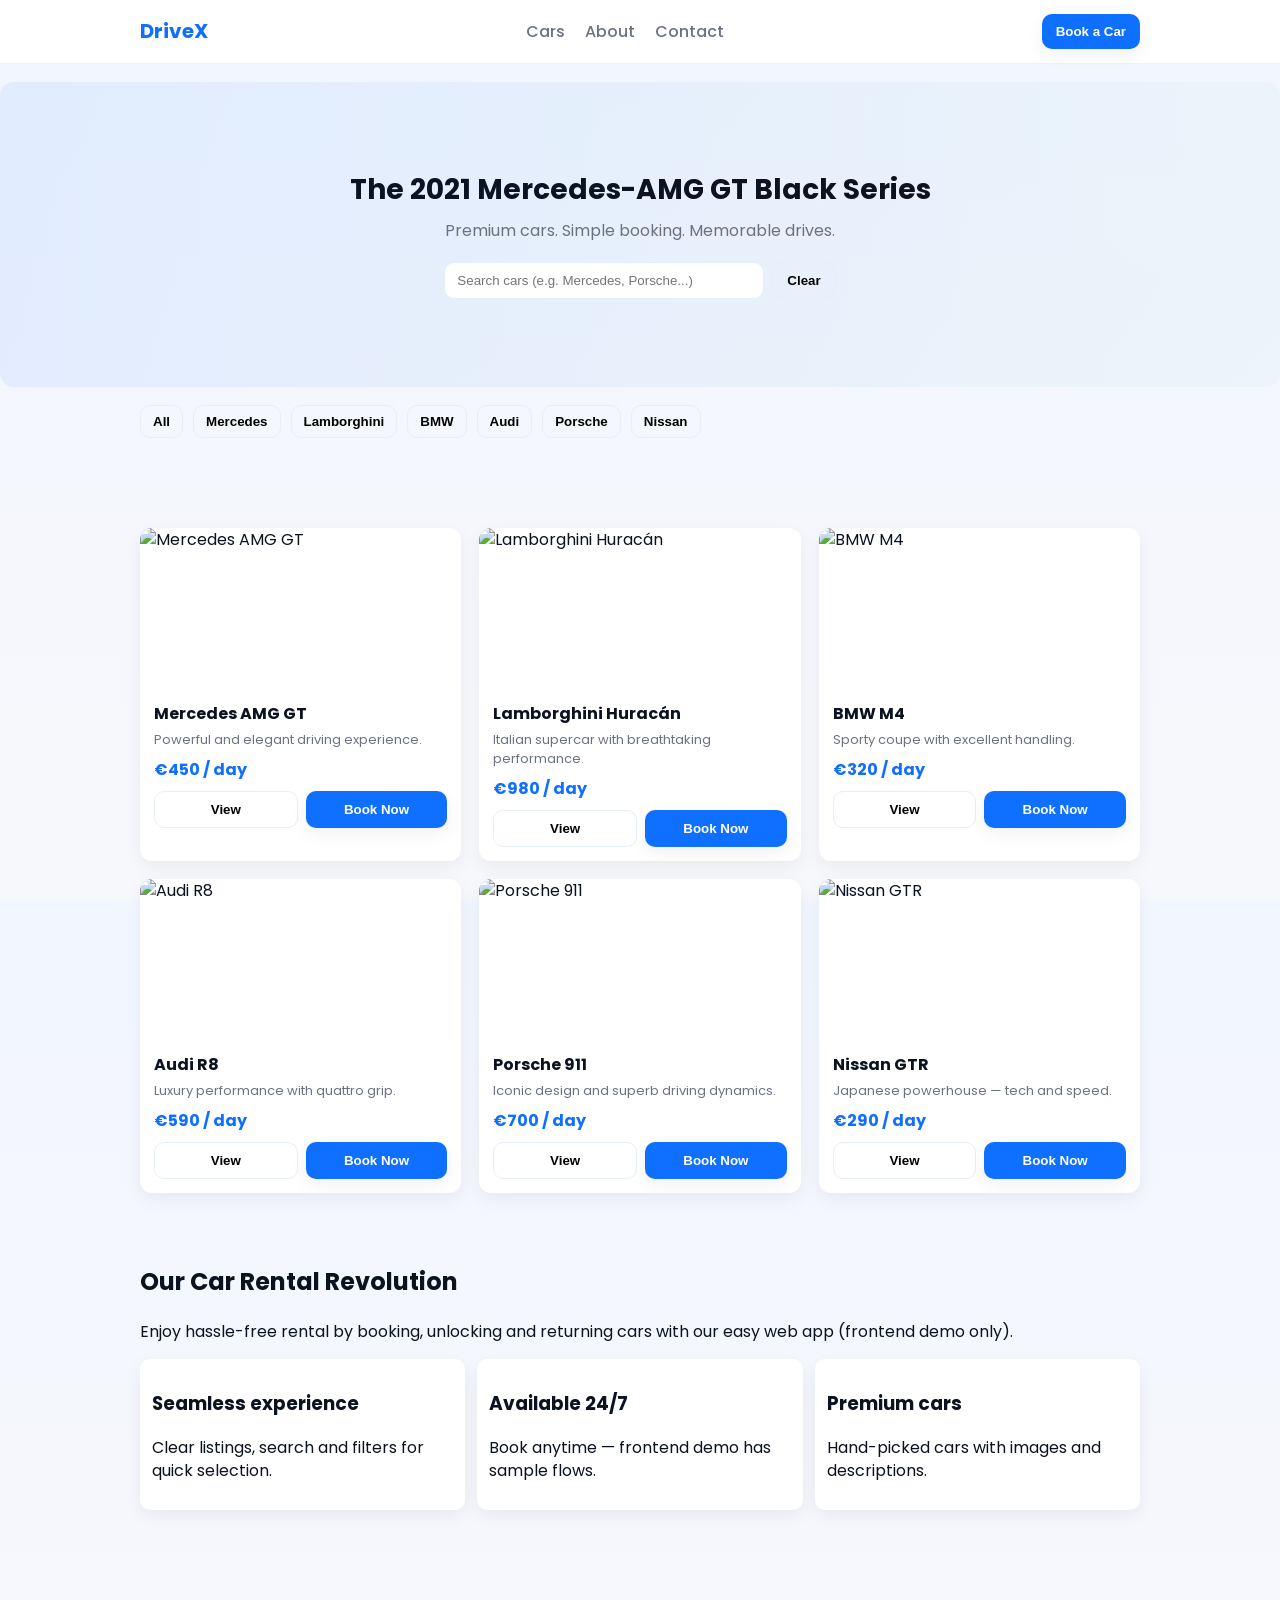
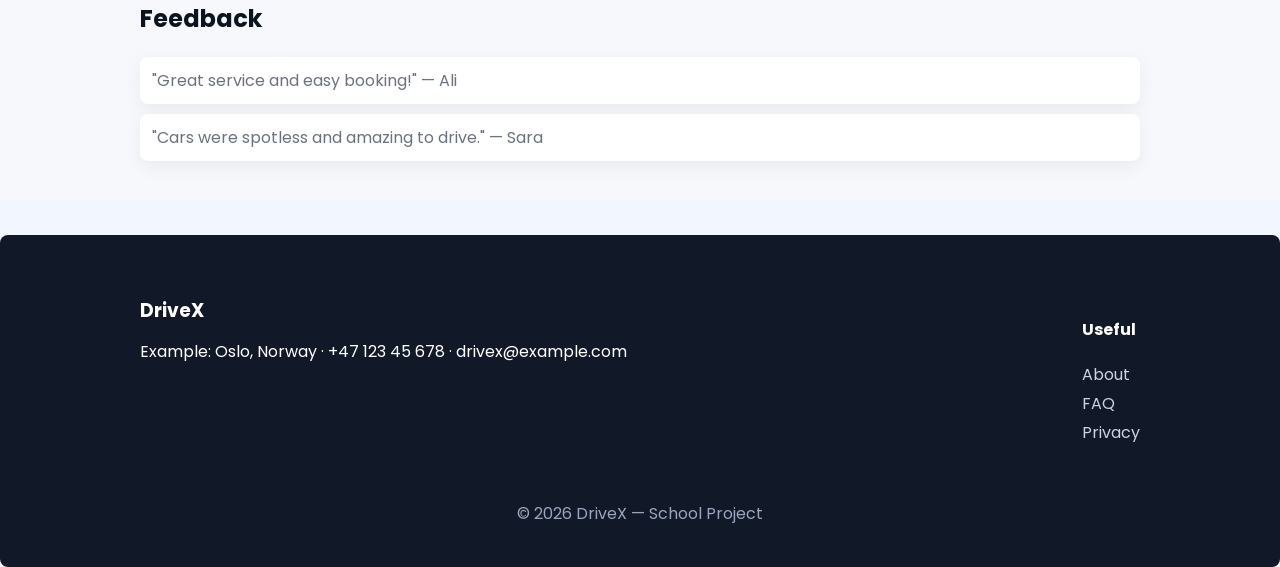
==== index.html @ f9a98ac4 "Rename Home.html to index.html" ====
<!doctype html>
<html lang="en">
<head>
  <meta charset="utf-8" />
  <meta name="viewport" content="width=device-width,initial-scale=1" />
  <title>DriveX — Premium Car Rental</title>

  <!-- Google Font -->
  <link href="https://fonts.googleapis.com/css2?family=Poppins:wght@300;400;600;700&display=swap" rel="stylesheet">

  <!-- CSS -->
  <link rel="stylesheet" href="Home.css">

  <!-- favicon -->
  <link rel="icon" href="data:,">
</head>
<body>
  <header class="site-header">
    <div class="container header-inner">
      <div class="logo">DriveX</div>
      <nav class="nav">
        <a href="#cars">Cars</a>
        <a href="#about">About</a>
        <a href="#contact">Contact</a>
      </nav>
      <button class="btn btn-primary book-btn">Book a Car</button>
    </div>
  </header>

  <main>
    <!-- Hero -->
    <section class="hero">
      <div class="container hero-inner">
        <h1>The 2021 Mercedes-AMG GT Black Series</h1>
        <p class="lead">Premium cars. Simple booking. Memorable drives.</p>
        <div class="hero-actions">
          <input id="searchInput" type="search" placeholder="Search cars (e.g. Mercedes, Porsche...)" />
          <button id="searchClear" class="btn">Clear</button>
        </div>
      </div>
    </section>

    <!-- Filters -->
    <section class="filters container" aria-label="Filters">
      <div class="filter-buttons" id="filterButtons">
        <!-- Buttons added by JS -->
      </div>
    </section>

    <!-- Cars grid -->
    <section id="cars" class="cars container" aria-label="Cars listing">
      <div id="carsGrid" class="cars-grid"></div>
    </section>

    <!-- About & features -->
    <section id="about" class="container about">
      <h2>Our Car Rental Revolution</h2>
      <p>Enjoy hassle-free rental by booking, unlocking and returning cars with our easy web app (frontend demo only).</p>
      <div class="features">
        <div class="feature">
          <h3>Seamless experience</h3>
          <p>Clear listings, search and filters for quick selection.</p>
        </div>
        <div class="feature">
          <h3>Available 24/7</h3>
          <p>Book anytime — frontend demo has sample flows.</p>
        </div>
        <div class="feature">
          <h3>Premium cars</h3>
          <p>Hand-picked cars with images and descriptions.</p>
        </div>
      </div>
    </section>

    <!-- Feedback -->
    <section class="container feedback" id="feedback">
      <h2>Feedback</h2>
      <div class="testimonials">
        <blockquote>"Great service and easy booking!" — Ali</blockquote>
        <blockquote>"Cars were spotless and amazing to drive." — Sara</blockquote>
      </div>
    </section>

    <!-- Contact -->
    <footer id="contact" class="site-footer">
      <div class="container footer-inner">
        <div>
          <h3>DriveX</h3>
          <p>Example: Oslo, Norway · +47 123 45 678 · drivex@example.com</p>
        </div>
        <div>
          <h4>Useful</h4>
          <ul>
            <li>About</li>
            <li>FAQ</li>
            <li>Privacy</li>
          </ul>
        </div>
      </div>
      <div class="container copyright">© <span id="year"></span> DriveX — School Project</div>
    </footer>
  </main>

  <!-- JS -->
  <script src="Home.js" defer></script>
</body>
</html>
---- Home.css ----
:root{
  --bg: #f7f8fb;
  --card: #ffffff;
  --muted: #6b7280;
  --accent: #0f6fff;
  --accent-2: #00a676;
  --radius: 12px;
  --max-width: 1000px;
  --shadow: 0 6px 18px rgba(12, 20, 40, 0.06);
  font-family: "Poppins", system-ui, -apple-system, "Segoe UI", Roboto, "Helvetica Neue", Arial;
}

*{box-sizing:border-box}
html,body{height:100%}
body{
  margin:0;
  background: linear-gradient(180deg,#f2f6ff 0%,var(--bg) 100%);
  color:#0b1220;
  -webkit-font-smoothing:antialiased;
  -moz-osx-font-smoothing:grayscale;
  line-height:1.45;
}

/* Container */
.container{
  width:90%;
  max-width:var(--max-width);
  margin:0 auto;
  padding:36px 0;
}

/* Header */
.site-header{
  background:#fff;
  border-bottom:1px solid #eef2f6;
  position:sticky;
  top:0;
  z-index:50;
}
.header-inner{
  display:flex;
  align-items:center;
  gap:20px;
  justify-content:space-between;
  padding:14px 0;
}
.logo{
  font-weight:700;
  color:var(--accent);
  font-size:20px;
}
.nav a{
  margin:0 8px;
  text-decoration:none;
  color:var(--muted);
  font-weight:500;
}
.btn{
  padding:10px 14px;
  border-radius:10px;
  border:1px solid #e6eef7;
  background:transparent;
  cursor:pointer;
  font-weight:600;
}
.btn-primary{
  background:var(--accent);
  color:#fff;
  border:0;
  box-shadow:var(--shadow);
}
.book-btn{display:block}

/* Hero */
.hero{
  background: linear-gradient(90deg, rgba(15,111,255,0.08), rgba(0,166,118,0.03));
  padding:48px 0;
  border-radius:14px;
  margin:18px 0;
}
.hero-inner{
  text-align:center;
  padding:40px 20px;
}
.hero h1{margin:0;font-size:28px;font-weight:700}
.lead{color:var(--muted); margin-top:8px}
.hero-actions{margin-top:20px; display:flex; gap:8px; justify-content:center; flex-wrap:wrap}
.hero-actions input[type="search"]{
  padding:10px 12px;
  width:320px;
  max-width:90%;
  border-radius:10px;
  border:1px solid #e6eef7;
}

/* Filters */
.filters{padding-top:0}
.filter-buttons{
  display:flex;
  gap:10px;
  flex-wrap:wrap;
  margin-top:8px;
}
.filter-buttons .btn{padding:8px 12px}

/* Cars grid */
.cars-grid{
  display:grid;
  grid-template-columns:repeat(auto-fit,minmax(240px,1fr));
  gap:18px;
  margin-top:18px;
}
.card{
  background:var(--card);
  border-radius:var(--radius);
  box-shadow:var(--shadow);
  overflow:hidden;
  display:flex;
  flex-direction:column;
}
.card img{width:100%;height:160px;object-fit:cover;display:block}
.card-body{padding:14px}
.card h4{margin:0 0 6px 0;font-size:16px}
.card .meta{color:var(--muted);font-size:13px;margin-bottom:8px}
.card .price{font-weight:700;color:var(--accent);margin-bottom:10px}
.card .actions{display:flex;gap:8px}
.card .btn{flex:1; text-align:center}

/* About & features */
.about h2{margin-top:0}
.features{display:grid;grid-template-columns:repeat(auto-fit,minmax(220px,1fr));gap:12px;margin-top:16px}
.feature{background:#fff;padding:12px;border-radius:10px;box-shadow:var(--shadow)}

/* Feedback */
.feedback blockquote{background:#fff;padding:12px;border-radius:8px;box-shadow:var(--shadow);margin:10px 0;color:var(--muted);}

/* Footer */
.site-footer{background:#111827;color:#fff;padding:26px 0;margin-top:28px;border-radius:8px}
.footer-inner{display:flex;justify-content:space-between;gap:20px;flex-wrap:wrap}
.footer-inner h3{margin:0}
.footer-inner ul{list-style:none;padding:0;margin:0}
.footer-inner li{margin:6px 0;color:#cbd5e1}
.copyright{color:#9aa6bd;padding:16px 0;text-align:center}

/* small screens */
@media (max-width:640px){
  .header-inner{flex-direction:row;gap:10px}
  .nav{display:none}
  .hero h1{font-size:22px}
  .card img{height:140px}
}
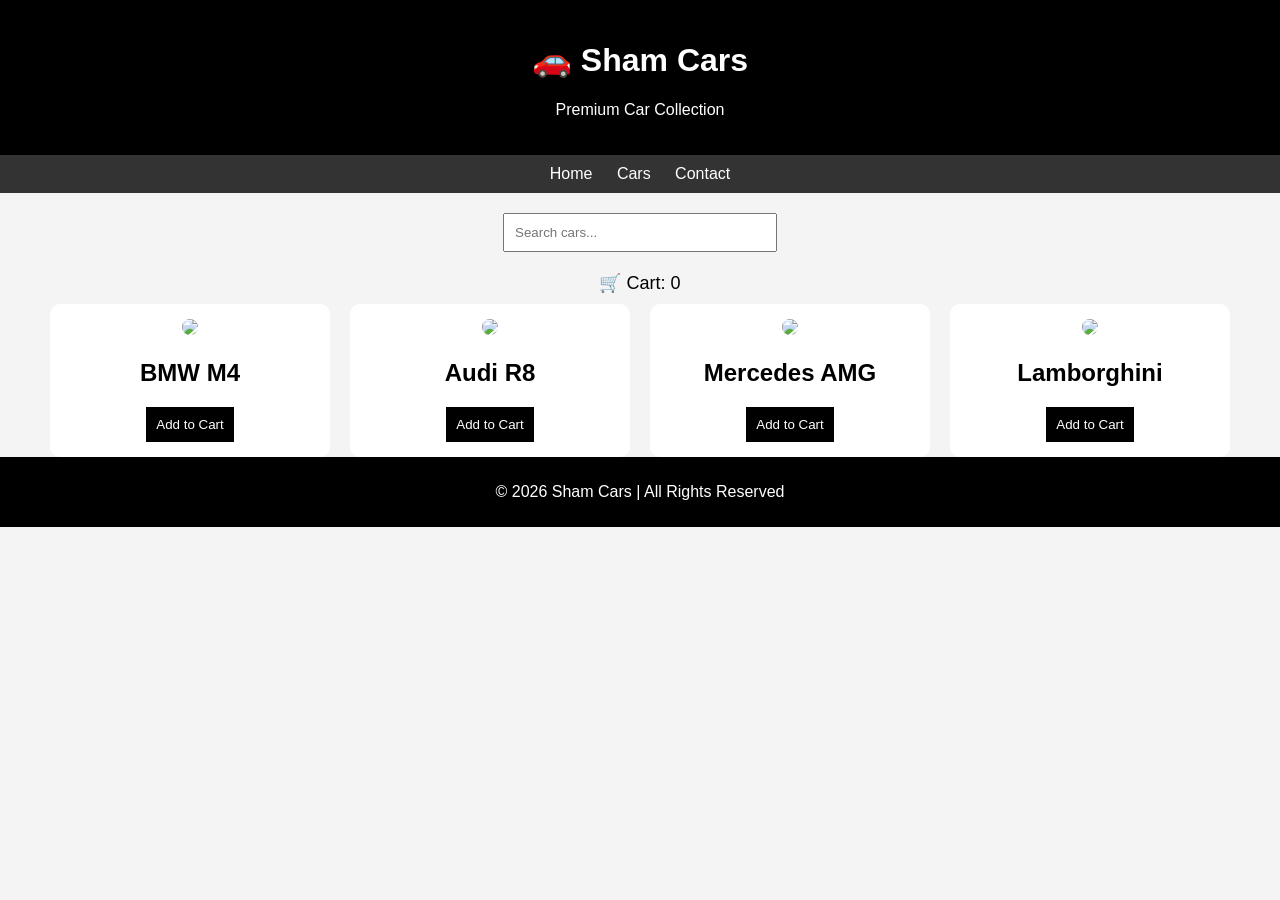
==== commit 7d737e49: "Add files via upload" ====
--- a/index.html
+++ b/index.html
@@ -1,107 +1,67 @@
-<!doctype html>
+<!DOCTYPE html>
 <html lang="en">
 <head>
-  <meta charset="utf-8" />
-  <meta name="viewport" content="width=device-width,initial-scale=1" />
-  <title>DriveX — Premium Car Rental</title>
-
-  <!-- Google Font -->
-  <link href="https://fonts.googleapis.com/css2?family=Poppins:wght@300;400;600;700&display=swap" rel="stylesheet">
-
-  <!-- CSS -->
-  <link rel="stylesheet" href="Home.css">
-
-  <!-- favicon -->
-  <link rel="icon" href="data:,">
+    <meta charset="UTF-8">
+    <title>Sham Cars</title>
+    <link rel="stylesheet" href="style.css">
 </head>
 <body>
-  <header class="site-header">
-    <div class="container header-inner">
-      <div class="logo">DriveX</div>
-      <nav class="nav">
-        <a href="#cars">Cars</a>
-        <a href="#about">About</a>
-        <a href="#contact">Contact</a>
-      </nav>
-      <button class="btn btn-primary book-btn">Book a Car</button>
+
+<header>
+    <h1>🚗 Sham Cars</h1>
+    <p>Premium Car Collection</p>
+</header>
+
+<nav>
+    <a href="#">Home</a>
+    <a href="#">Cars</a>
+    <a href="#">Contact</a>
+</nav>
+
+<!-- 🔍 Search -->
+<div class="search-box">
+    <input type="text" id="searchInput" placeholder="Search cars..." onkeyup="searchCars()">
+</div>
+
+<!-- 🛒 Cart -->
+<div class="cart">
+    🛒 Cart: <span id="cartCount">0</span>
+</div>
+
+<!-- 🚘 Cars -->
+<section class="cars" id="carList">
+
+    <div class="car">
+        <img src="https://images.unsplash.com/photo-1555215695-3004980ad54c?auto=format&fit=crop&w=800&q=80">
+        <h2>BMW M4</h2>
+        <button onclick="addToCart('BMW M4')">Add to Cart</button>
     </div>
-  </header>
 
-  <main>
-    <!-- Hero -->
-    <section class="hero">
-      <div class="container hero-inner">
-        <h1>The 2021 Mercedes-AMG GT Black Series</h1>
-        <p class="lead">Premium cars. Simple booking. Memorable drives.</p>
-        <div class="hero-actions">
-          <input id="searchInput" type="search" placeholder="Search cars (e.g. Mercedes, Porsche...)" />
-          <button id="searchClear" class="btn">Clear</button>
-        </div>
-      </div>
-    </section>
+    <div class="car">
+        <img src="https://images.unsplash.com/photo-1503736334956-4c8f8e92946d?auto=format&fit=crop&w=800&q=80">
+        <h2>Audi R8</h2>
+        <button onclick="addToCart('Audi R8')">Add to Cart</button>
+    </div>
 
-    <!-- Filters -->
-    <section class="filters container" aria-label="Filters">
-      <div class="filter-buttons" id="filterButtons">
-        <!-- Buttons added by JS -->
-      </div>
-    </section>
+    <div class="car">
+        <img src="https://cdn.pixabay.com/photo/2017/03/27/14/56/auto-2179220_1280.jpg">
+        <h2>Mercedes AMG</h2>
+        <button onclick="addToCart('Mercedes AMG')">Add to Cart</button>
+    </div>
 
-    <!-- Cars grid -->
-    <section id="cars" class="cars container" aria-label="Cars listing">
-      <div id="carsGrid" class="cars-grid"></div>
-    </section>
+    <div class="car">
+        <img src="https://images.unsplash.com/photo-1511919884226-fd3cad34687c?auto=format&fit=crop&w=800&q=80">
+        <h2>Lamborghini</h2>
+        <button onclick="addToCart('Lamborghini')">Add to Cart</button>
+    </div>
 
-    <!-- About & features -->
-    <section id="about" class="container about">
-      <h2>Our Car Rental Revolution</h2>
-      <p>Enjoy hassle-free rental by booking, unlocking and returning cars with our easy web app (frontend demo only).</p>
-      <div class="features">
-        <div class="feature">
-          <h3>Seamless experience</h3>
-          <p>Clear listings, search and filters for quick selection.</p>
-        </div>
-        <div class="feature">
-          <h3>Available 24/7</h3>
-          <p>Book anytime — frontend demo has sample flows.</p>
-        </div>
-        <div class="feature">
-          <h3>Premium cars</h3>
-          <p>Hand-picked cars with images and descriptions.</p>
-        </div>
-      </div>
-    </section>
+</section>
 
-    <!-- Feedback -->
-    <section class="container feedback" id="feedback">
-      <h2>Feedback</h2>
-      <div class="testimonials">
-        <blockquote>"Great service and easy booking!" — Ali</blockquote>
-        <blockquote>"Cars were spotless and amazing to drive." — Sara</blockquote>
-      </div>
-    </section>
+<footer>
+    <p>© 2026 Sham Cars | All Rights Reserved</p>
+</footer>
 
-    <!-- Contact -->
-    <footer id="contact" class="site-footer">
-      <div class="container footer-inner">
-        <div>
-          <h3>DriveX</h3>
-          <p>Example: Oslo, Norway · +47 123 45 678 · drivex@example.com</p>
-        </div>
-        <div>
-          <h4>Useful</h4>
-          <ul>
-            <li>About</li>
-            <li>FAQ</li>
-            <li>Privacy</li>
-          </ul>
-        </div>
-      </div>
-      <div class="container copyright">© <span id="year"></span> DriveX — School Project</div>
-    </footer>
-  </main>
+<script src="script.js"></script>
 
-  <!-- JS -->
-  <script src="Home.js" defer></script>
 </body>
-</html>
+</html>
--- a/style.css
+++ b/style.css
@@ -0,0 +1,78 @@
+body {
+    font-family: Arial;
+    margin: 0;
+    background: #f4f4f4;
+}
+
+header {
+    background: black;
+    color: white;
+    text-align: center;
+    padding: 20px;
+}
+
+nav {
+    background: #333;
+    text-align: center;
+    padding: 10px;
+}
+
+nav a {
+    color: white;
+    margin: 10px;
+    text-decoration: none;
+}
+
+.search-box {
+    text-align: center;
+    margin: 20px;
+}
+
+.search-box input {
+    padding: 10px;
+    width: 250px;
+}
+
+.cart {
+    text-align: center;
+    font-size: 18px;
+    margin-bottom: 10px;
+}
+
+.cars {
+    display: flex;
+    justify-content: center;
+    gap: 20px;
+}
+
+.car {
+    background: white;
+    padding: 15px;
+    width: 250px;
+    text-align: center;
+    border-radius: 10px;
+}
+
+.car img {
+    width: 100%;
+    border-radius: 10px;
+}
+
+button {
+    background: black;
+    color: white;
+    padding: 10px;
+    border: none;
+    cursor: pointer;
+}
+
+button:hover {
+    background: red;
+}
+
+footer {
+    background: black;
+    color: white;
+    text-align: center;
+    padding: 10px;
+}
